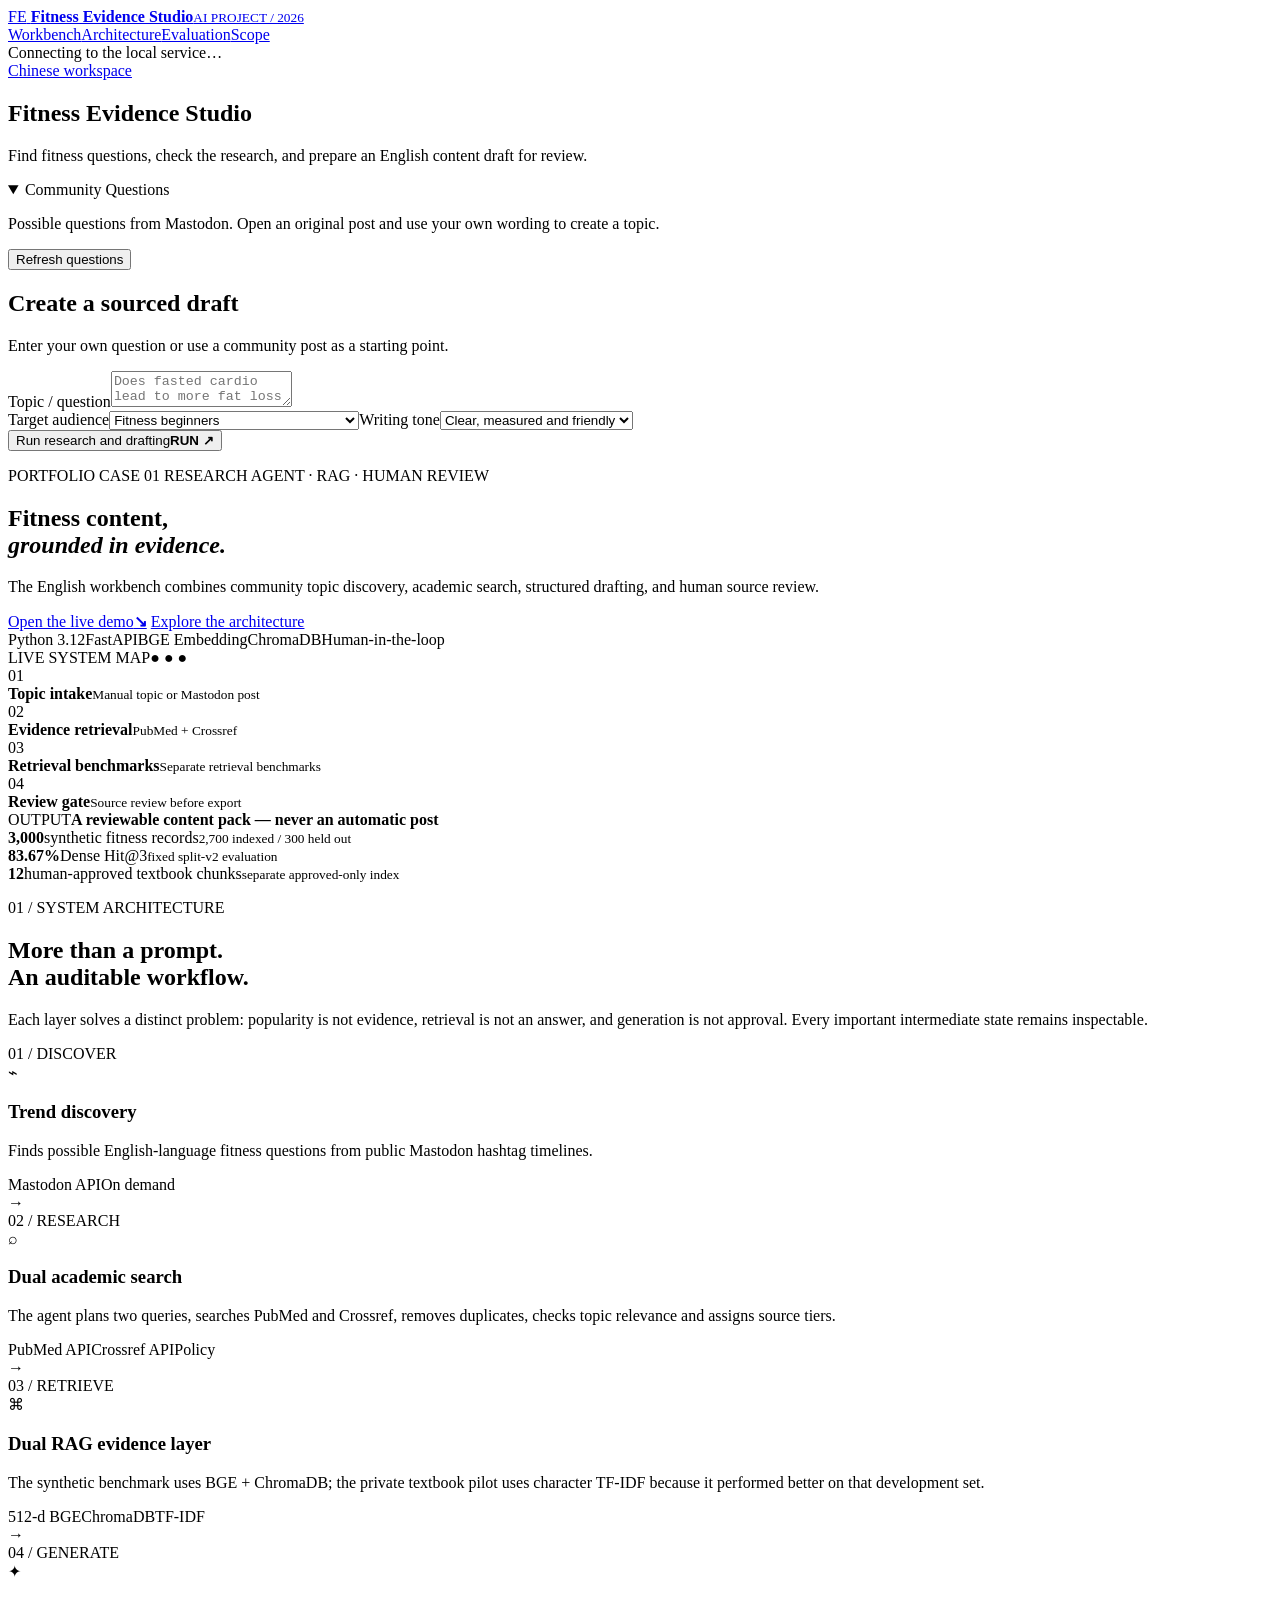
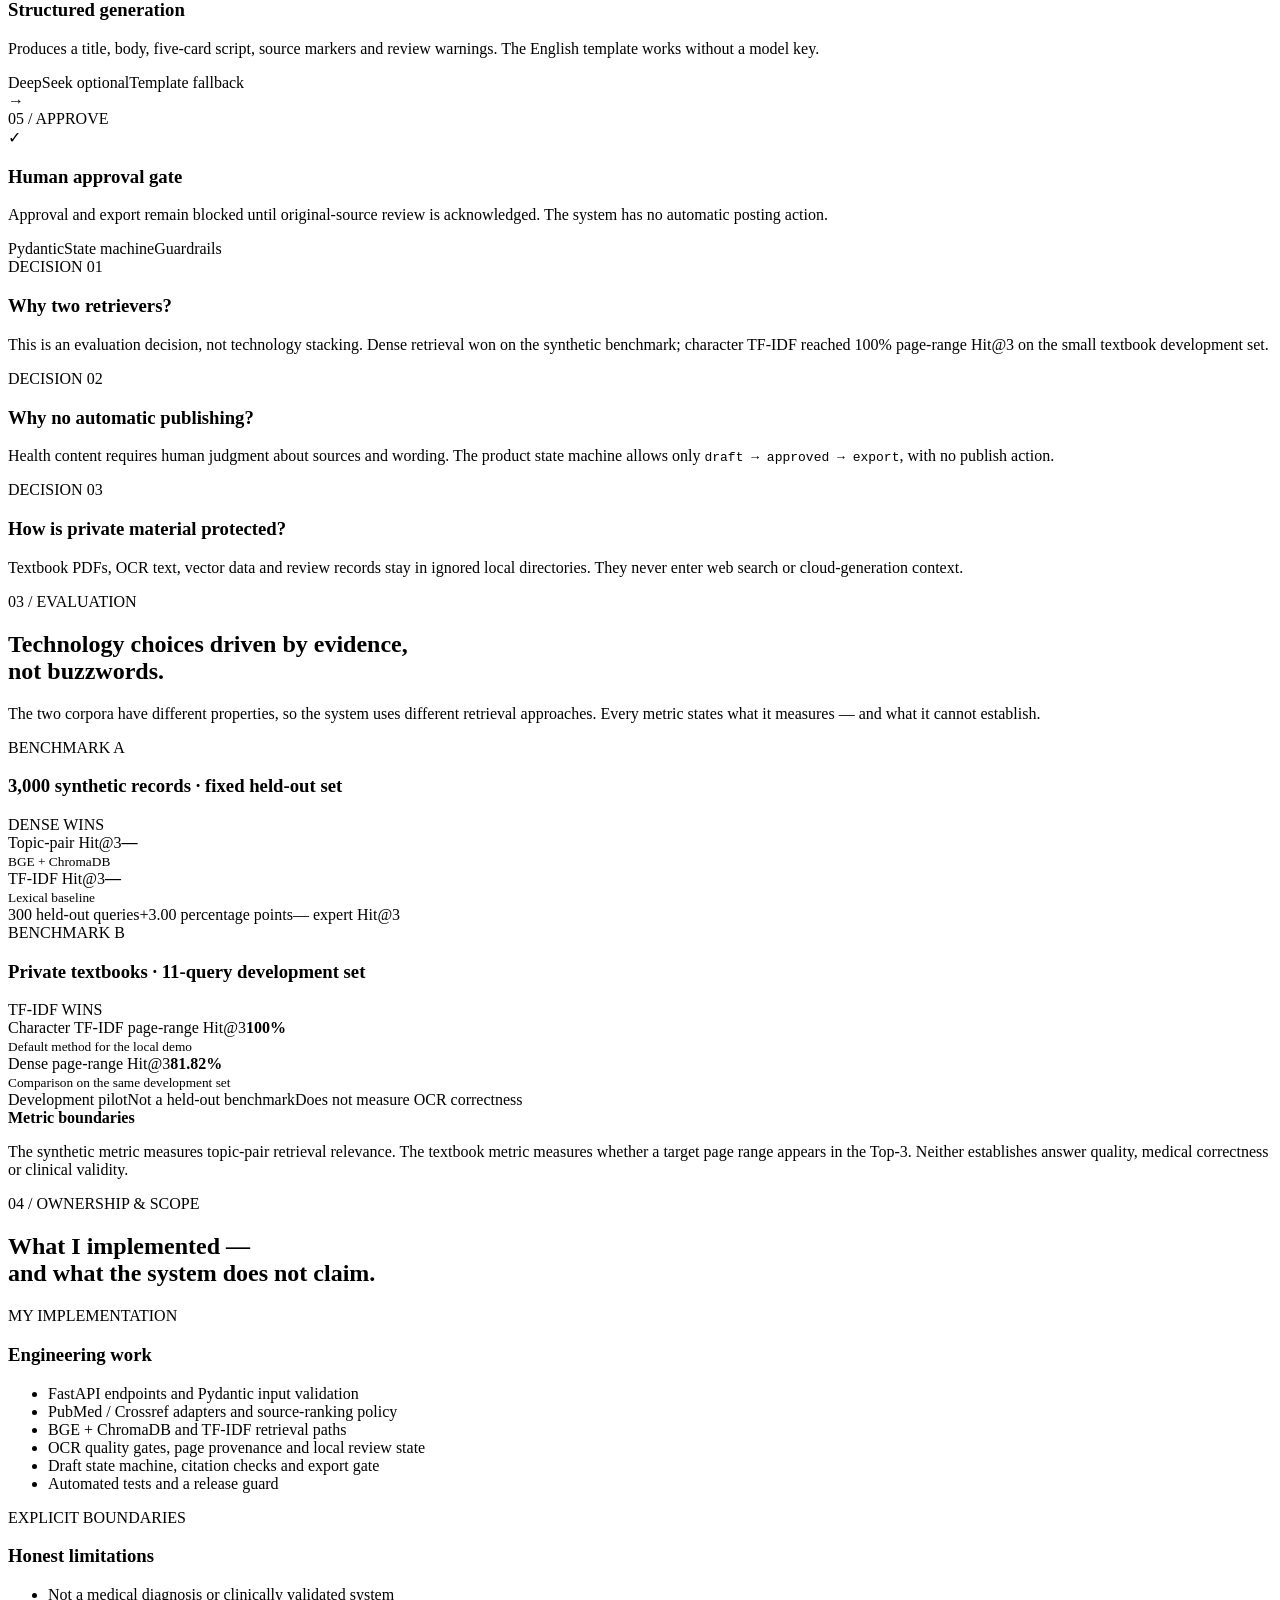
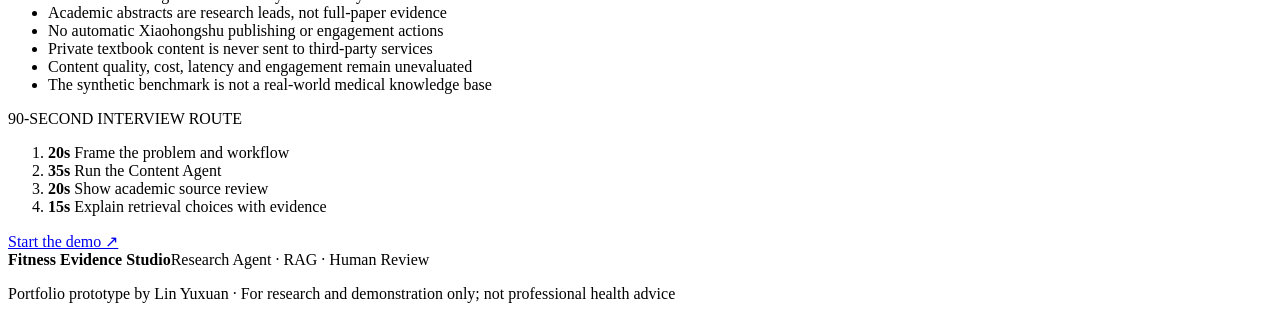
==== web/index-en.html @ a061e063 "Add English community questions and drafting workbench" ====
<!doctype html>
<html lang="en">
<head>
  <meta charset="utf-8">
  <meta name="viewport" content="width=device-width, initial-scale=1">
  <meta name="description" content="Fitness Evidence Studio — a human-reviewed research and RAG workflow for traceable fitness content">
  <title>Fitness Evidence Studio</title>
  <link rel="icon" href="/static/favicon.svg" type="image/svg+xml">
  <link rel="stylesheet" href="/static/styles.css">
</head>
<body>
  <header class="site-header">
    <a class="brand" href="/" aria-label="Fitness Evidence Studio home">
      <span class="brand-mark" aria-hidden="true">FE</span>
      <span class="brand-copy"><strong>Fitness Evidence Studio</strong><small>AI PROJECT / 2026</small></span>
    </a>
    <nav class="main-nav" aria-label="Page navigation">
      <a href="#demo">Workbench</a><a href="#architecture">Architecture</a><a href="#evaluation">Evaluation</a><a href="#scope">Scope</a>
    </nav>
    <div class="header-tools">
      <div class="system-status" title="Live backend status"><span class="pulse"></span><span id="systemStatus">Connecting to the local service…</span></div>
      <a class="language-switch" href="/zh">Chinese workspace</a>
    </div>
  </header>

  <main>
    <section class="demo section-shell english-workbench" id="demo">
      <div class="section-heading compact">
        <div><h1>Fitness Evidence Studio</h1><p>Find fitness questions, check the research, and prepare an English content draft for review.</p></div>
      </div>
      <details id="communityPanel" class="control-card community-panel" open>
        <summary>Community Questions</summary>
        <p>Possible questions from Mastodon. Open an original post and use your own wording to create a topic.</p>
        <button type="button" id="refreshCommunity">Refresh questions</button>
        <p id="communityStatus" class="form-note" role="status"></p>
        <ul id="communityQuestions" class="community-questions"></ul>
      </details>
      <div class="demo-workspace">
        <section class="demo-panel" aria-labelledby="draft-heading">
          <div class="workspace-intro"><div><h2 id="draft-heading">Create a sourced draft</h2><p>Enter your own question or use a community post as a starting point.</p></div></div>
          <form id="draftForm" class="control-card draft-form">
            <label for="topicInput">Topic / question</label><textarea id="topicInput" minlength="4" maxlength="300" placeholder="Does fasted cardio lead to more fat loss than fed cardio?" required></textarea>
            <p id="attachedCommunitySource" class="form-note" hidden>Community topic source: <a id="attachedCommunityLink" target="_blank" rel="noopener noreferrer">Open original post</a> <button type="button" id="clearCommunitySource">Remove</button></p>
            <div class="draft-options"><label>Target audience<select id="audienceInput"><option value="Fitness beginners">Fitness beginners</option><option value="General readers with training experience">General users with training experience</option><option value="Young adults interested in fat loss">Young adults interested in fat loss</option></select></label><label>Writing tone<select id="toneInput"><option value="Clear, measured and friendly">Clear, measured and friendly</option><option value="Conversational without hype">Conversational without hype</option><option value="Professional and concise">Professional and concise</option></select></label></div>
            <button class="run-button" id="draftButton" type="submit"><span>Run research and drafting</span><b>RUN ↗</b></button>
          </form>
          <div id="draftLoading" class="process-trace" hidden aria-live="polite"><span class="trace-dot"></span><strong>Agent working</strong><span>Plan queries</span><i>→</i><span>Retrieve sources</span><i>→</i><span>Draft content</span><i>→</i><span>Check citations</span></div>
          <section id="draftPanel" class="output-panel" hidden aria-live="polite">
            <div class="output-heading"><div><p class="workspace-label">AGENT OUTPUT / REVIEW GATE</p><h3 id="draftTitle"></h3></div><span id="draftStatus" class="status-chip">DRAFT</span></div>
            <div class="draft-layout"><article class="post-preview"><pre id="draftBody"></pre><div id="draftHashtags" class="hashtags"></div></article><aside class="review-card"><span class="review-lock">HUMAN GATE</span><h3>Human review required before export</h3><ul id="reviewFlags"></ul><label class="approval-check"><input type="checkbox" id="sourceAcknowledgement">I opened and checked the original sources</label><button type="button" id="approveButton" class="review-button">Approve draft</button><a id="exportLink" class="export-link disabled" href="#">Export text pack</a></aside></div>
            <h3 class="subheading">Five-card carousel script</h3><div id="carouselCards" class="carousel-cards"></div>
            <p id="draftCommunitySource" class="form-note" hidden>Community topic source: <a id="draftCommunityLink" target="_blank" rel="noopener noreferrer">Open original post</a></p>
            <div class="source-heading"><h3>Academic sources</h3><p>Abstracts and metadata support discovery; reviewers must still open the original papers before approval.</p></div><div id="sourceList" class="source-list"></div>
          </section>
        </section>
      </div>
    </section>

    <section class="hero" id="overview">
      <div class="hero-glow" aria-hidden="true"></div>
      <div class="hero-copy">
        <p class="eyebrow"><span>PORTFOLIO CASE 01</span> RESEARCH AGENT · RAG · HUMAN REVIEW</p>
        <h1>Fitness content,<br><em>grounded in evidence.</em></h1>
        <p class="lede">The English workbench combines community topic discovery, academic search, structured drafting, and human source review.</p>
        <div class="hero-actions">
          <a class="primary-action" href="#demo"><span>Open the live demo</span><b>↘</b></a>
          <a class="secondary-action" href="#architecture">Explore the architecture</a>
        </div>
        <div class="hero-meta"><span>Python 3.12</span><span>FastAPI</span><span>BGE Embedding</span><span>ChromaDB</span><span>Human-in-the-loop</span></div>
      </div>
      <aside class="hero-console" aria-label="Live system component status">
        <div class="console-head"><span>LIVE SYSTEM MAP</span><span class="console-dots">● ● ●</span></div>
        <div class="console-flow">
          <div class="console-node is-live"><span>01</span><div><strong>Topic intake</strong><small>Manual topic or Mastodon post</small></div></div><div class="console-line"></div>
          <div class="console-node is-live"><span>02</span><div><strong>Evidence retrieval</strong><small id="researchState">PubMed + Crossref</small></div></div><div class="console-line"></div>
          <div class="console-node" id="ragNode"><span>03</span><div><strong>Retrieval benchmarks</strong><small id="ragState">Separate retrieval benchmarks</small></div></div><div class="console-line"></div>
          <div class="console-node" id="reviewNode"><span>04</span><div><strong>Review gate</strong><small id="booksState">Source review before export</small></div></div>
        </div>
        <div class="console-foot"><span>OUTPUT</span><strong>A reviewable content pack — never an automatic post</strong></div>
      </aside>
    </section>

    <section class="proof-strip" aria-label="Key project evidence">
      <article><strong>3,000</strong><span>synthetic fitness records</span><small>2,700 indexed / 300 held out</small></article>
      <article><strong id="heroHitRate">83.67%</strong><span>Dense Hit@3</span><small>fixed split-v2 evaluation</small></article>
      <article><strong>12</strong><span>human-approved textbook chunks</span><small>separate approved-only index</small></article>
    </section>

    <section class="architecture section-shell" id="architecture">
      <div class="section-heading">
        <div><p class="section-kicker">01 / SYSTEM ARCHITECTURE</p><h2>More than a prompt.<br>An auditable workflow.</h2></div>
        <p>Each layer solves a distinct problem: popularity is not evidence, retrieval is not an answer, and generation is not approval. Every important intermediate state remains inspectable.</p>
      </div>
      <div class="architecture-flow" aria-label="End-to-end system architecture">
        <article class="architecture-card accent-lime"><div class="card-index">01 / DISCOVER</div><div class="card-icon">⌁</div><h3>Trend discovery</h3><p>Finds possible English-language fitness questions from public Mastodon hashtag timelines.</p><div class="tech-tags"><span>Mastodon API</span><span>On demand</span></div></article>
        <div class="flow-connector" aria-hidden="true">→</div>
        <article class="architecture-card accent-blue"><div class="card-index">02 / RESEARCH</div><div class="card-icon">⌕</div><h3>Dual academic search</h3><p>The agent plans two queries, searches PubMed and Crossref, removes duplicates, checks topic relevance and assigns source tiers.</p><div class="tech-tags"><span>PubMed API</span><span>Crossref API</span><span>Policy</span></div></article>
        <div class="flow-connector" aria-hidden="true">→</div>
        <article class="architecture-card accent-violet"><div class="card-index">03 / RETRIEVE</div><div class="card-icon">⌘</div><h3>Dual RAG evidence layer</h3><p>The synthetic benchmark uses BGE + ChromaDB; the private textbook pilot uses character TF-IDF because it performed better on that development set.</p><div class="tech-tags"><span>512-d BGE</span><span>ChromaDB</span><span>TF-IDF</span></div></article>
        <div class="flow-connector" aria-hidden="true">→</div>
        <article class="architecture-card accent-orange"><div class="card-index">04 / GENERATE</div><div class="card-icon">✦</div><h3>Structured generation</h3><p>Produces a title, body, five-card script, source markers and review warnings. The English template works without a model key.</p><div class="tech-tags"><span>DeepSeek optional</span><span>Template fallback</span></div></article>
        <div class="flow-connector" aria-hidden="true">→</div>
        <article class="architecture-card accent-red"><div class="card-index">05 / APPROVE</div><div class="card-icon">✓</div><h3>Human approval gate</h3><p>Approval and export remain blocked until original-source review is acknowledged. The system has no automatic posting action.</p><div class="tech-tags"><span>Pydantic</span><span>State machine</span><span>Guardrails</span></div></article>
      </div>
      <div class="engineering-grid">
        <article><span>DECISION 01</span><h3>Why two retrievers?</h3><p>This is an evaluation decision, not technology stacking. Dense retrieval won on the synthetic benchmark; character TF-IDF reached 100% page-range Hit@3 on the small textbook development set.</p></article>
        <article><span>DECISION 02</span><h3>Why no automatic publishing?</h3><p>Health content requires human judgment about sources and wording. The product state machine allows only <code>draft → approved → export</code>, with no publish action.</p></article>
        <article><span>DECISION 03</span><h3>How is private material protected?</h3><p>Textbook PDFs, OCR text, vector data and review records stay in ignored local directories. They never enter web search or cloud-generation context.</p></article>
      </div>
    </section>

    <section class="evaluation section-shell" id="evaluation">
      <div class="section-heading"><div><p class="section-kicker">03 / EVALUATION</p><h2>Technology choices driven by evidence,<br>not buzzwords.</h2></div><p>The two corpora have different properties, so the system uses different retrieval approaches. Every metric states what it measures — and what it cannot establish.</p></div>
      <div class="evaluation-grid">
        <article class="benchmark-card">
          <div class="benchmark-head"><div><span>BENCHMARK A</span><h3>3,000 synthetic records · fixed held-out set</h3></div><span class="winner-chip">DENSE WINS</span></div>
          <div class="metric-row"><div><span>Topic-pair Hit@3</span><strong id="hitRate">—</strong></div><div class="bar-track"><span id="denseHitBar" class="bar-fill dense" style="--value:0%"></span></div><small>BGE + ChromaDB</small></div>
          <div class="metric-row"><div><span>TF-IDF Hit@3</span><strong id="baselineRate">—</strong></div><div class="bar-track"><span id="baselineHitBar" class="bar-fill baseline" style="--value:0%"></span></div><small>Lexical baseline</small></div>
          <div class="metric-foot"><span>300 held-out queries</span><span>+3.00 percentage points</span><span id="expertRate">— expert Hit@3</span></div>
        </article>
        <article class="benchmark-card">
          <div class="benchmark-head"><div><span>BENCHMARK B</span><h3>Private textbooks · 11-query development set</h3></div><span class="winner-chip blue">TF-IDF WINS</span></div>
          <div class="metric-row"><div><span>Character TF-IDF page-range Hit@3</span><strong>100%</strong></div><div class="bar-track"><span class="bar-fill textbook" style="--value:100%"></span></div><small>Default method for the local demo</small></div>
          <div class="metric-row"><div><span>Dense page-range Hit@3</span><strong>81.82%</strong></div><div class="bar-track"><span class="bar-fill baseline" style="--value:81.82%"></span></div><small>Comparison on the same development set</small></div>
          <div class="metric-foot"><span>Development pilot</span><span>Not a held-out benchmark</span><span>Does not measure OCR correctness</span></div>
        </article>
      </div>
      <div class="metric-disclaimer"><strong>Metric boundaries</strong><p>The synthetic metric measures topic-pair retrieval relevance. The textbook metric measures whether a target page range appears in the Top-3. Neither establishes answer quality, medical correctness or clinical validity.</p></div>
    </section>

    <section class="scope section-shell" id="scope">
      <div class="section-heading compact"><div><p class="section-kicker">04 / OWNERSHIP & SCOPE</p><h2>What I implemented —<br>and what the system does not claim.</h2></div></div>
      <div class="scope-grid">
        <article class="ownership-card"><span>MY IMPLEMENTATION</span><h3>Engineering work</h3><ul><li>FastAPI endpoints and Pydantic input validation</li><li>PubMed / Crossref adapters and source-ranking policy</li><li>BGE + ChromaDB and TF-IDF retrieval paths</li><li>OCR quality gates, page provenance and local review state</li><li>Draft state machine, citation checks and export gate</li><li>Automated tests and a release guard</li></ul></article>
        <article class="boundary-card"><span>EXPLICIT BOUNDARIES</span><h3>Honest limitations</h3><ul><li>Not a medical diagnosis or clinically validated system</li><li>Academic abstracts are research leads, not full-paper evidence</li><li>No automatic Xiaohongshu publishing or engagement actions</li><li>Private textbook content is never sent to third-party services</li><li>Content quality, cost, latency and engagement remain unevaluated</li><li>The synthetic benchmark is not a real-world medical knowledge base</li></ul></article>
        <aside class="interview-card"><span>90-SECOND INTERVIEW ROUTE</span><ol><li><b>20s</b> Frame the problem and workflow</li><li><b>35s</b> Run the Content Agent</li><li><b>20s</b> Show academic source review</li><li><b>15s</b> Explain retrieval choices with evidence</li></ol><a href="#demo">Start the demo ↗</a></aside>
      </div>
    </section>
  </main>

  <footer><div><strong>Fitness Evidence Studio</strong><span>Research Agent · RAG · Human Review</span></div><p>Portfolio prototype by Lin Yuxuan · For research and demonstration only; not professional health advice</p></footer>
  <div id="toast" class="toast" role="status" aria-live="polite" hidden></div>
  <script src="/static/app.js"></script>
</body>
</html>
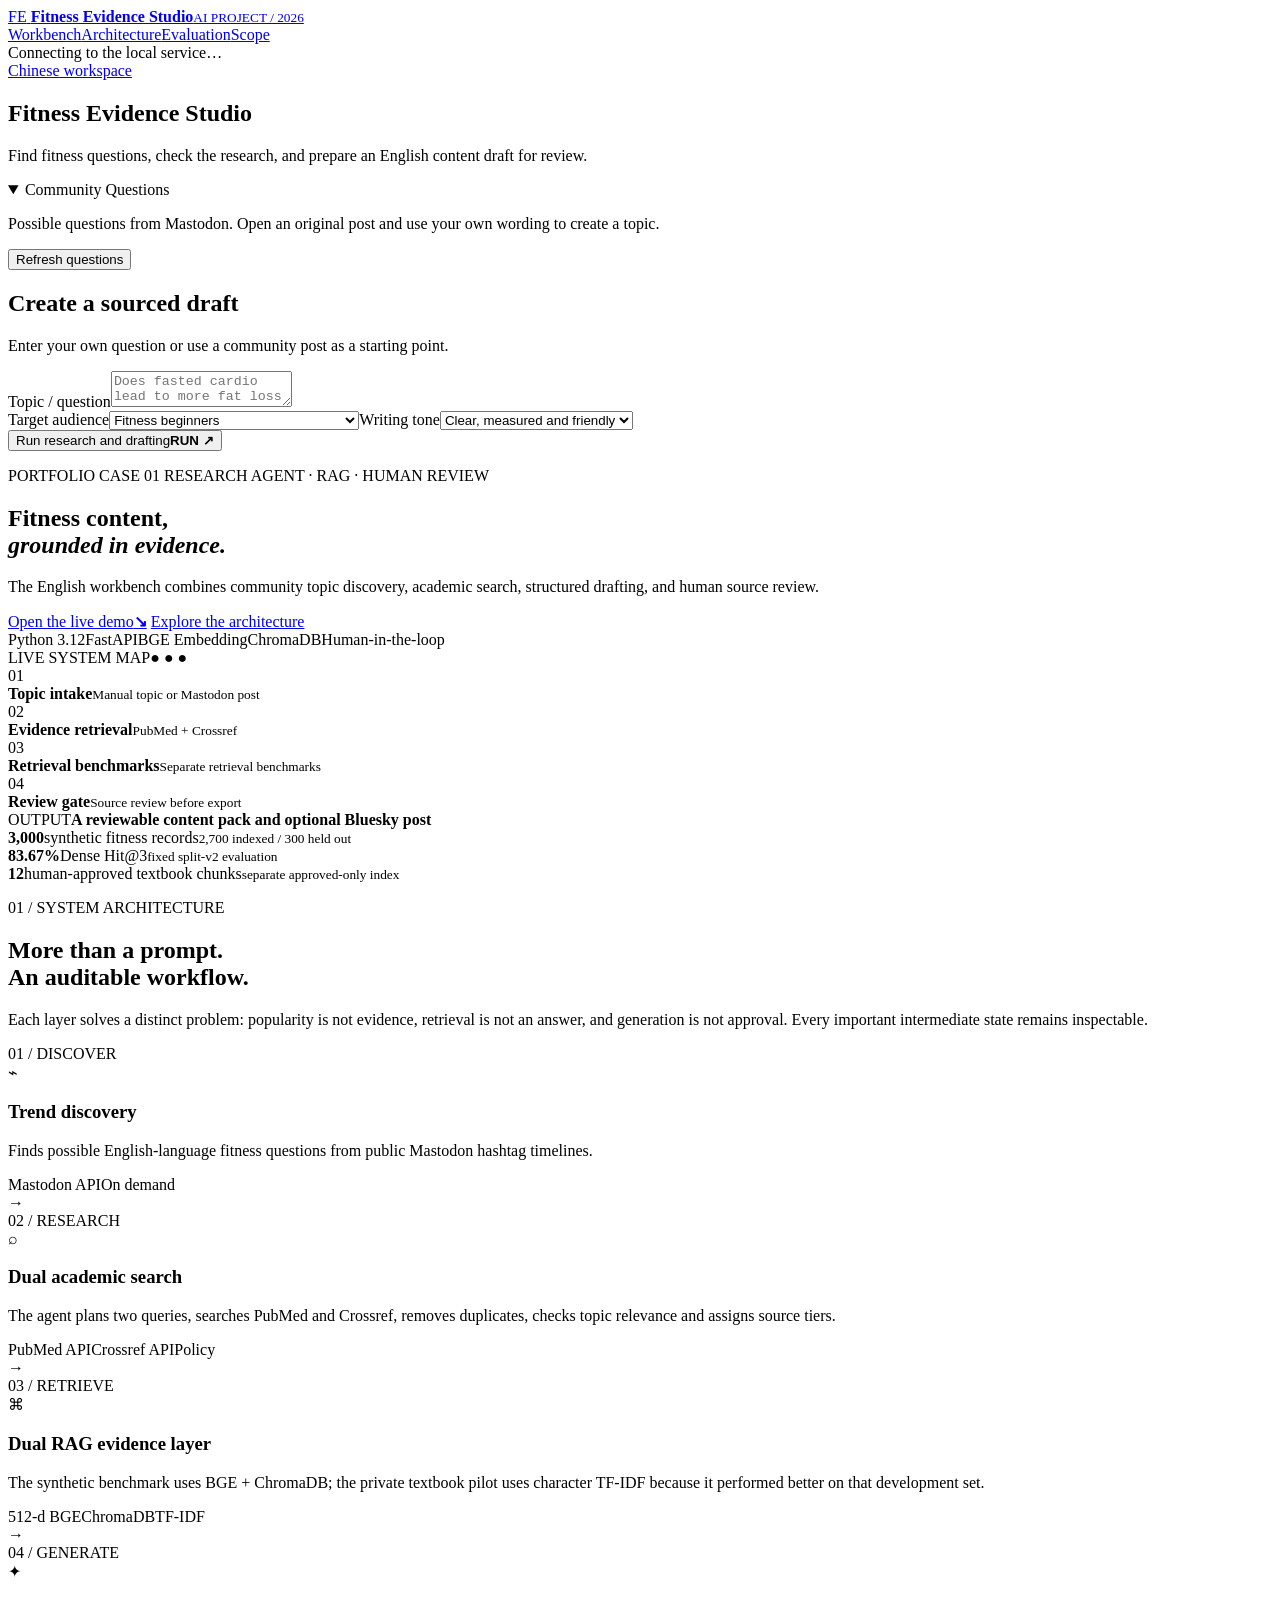
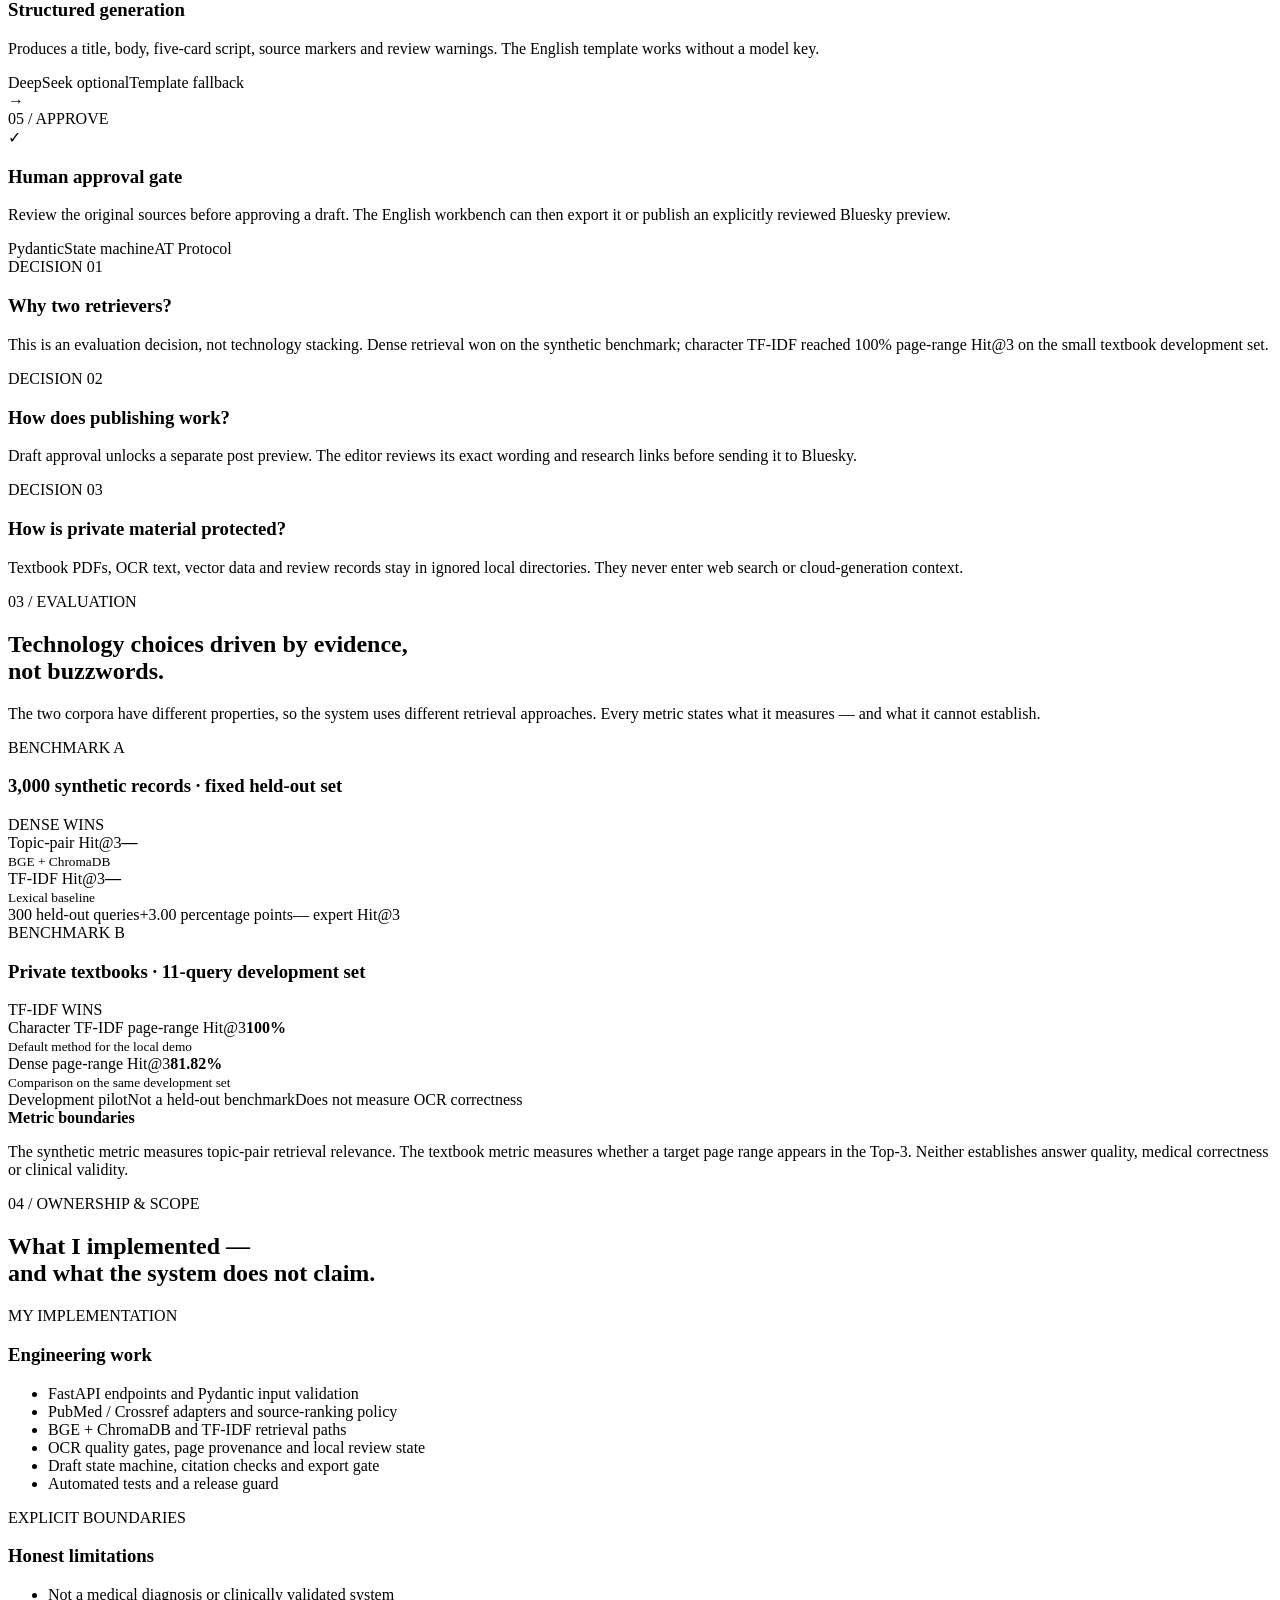
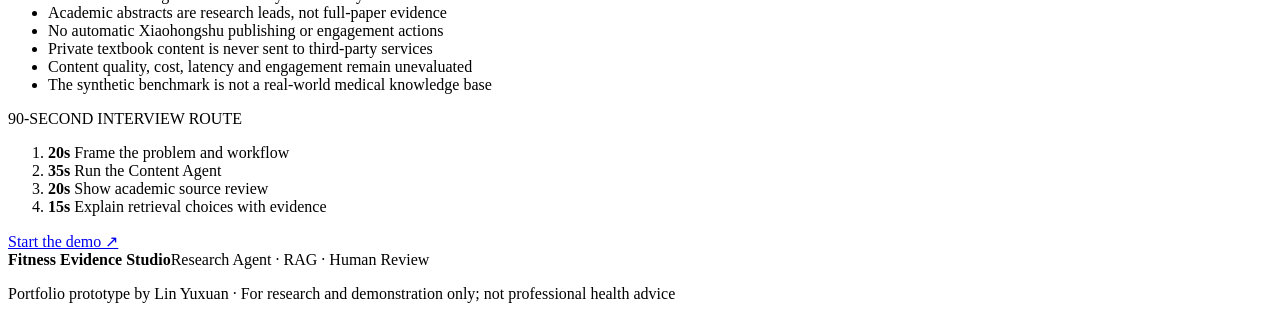
==== commit fa81e8a8: "Publish reviewed English drafts to Bluesky" ====
--- a/web/index-en.html
+++ b/web/index-en.html
@@ -51,6 +51,22 @@
             <h3 class="subheading">Five-card carousel script</h3><div id="carouselCards" class="carousel-cards"></div>
             <p id="draftCommunitySource" class="form-note" hidden>Community topic source: <a id="draftCommunityLink" target="_blank" rel="noopener noreferrer">Open original post</a></p>
             <div class="source-heading"><h3>Academic sources</h3><p>Abstracts and metadata support discovery; reviewers must still open the original papers before approval.</p></div><div id="sourceList" class="source-list"></div>
+            <section id="blueskyPanel" class="control-card bluesky-panel" aria-labelledby="blueskyHeading" hidden>
+              <h3 id="blueskyHeading">Publish to Bluesky</h3>
+              <form id="blueskyForm">
+                <div id="blueskyEditor">
+                  <label for="blueskyText">English post text</label>
+                  <textarea id="blueskyText" maxlength="600" rows="4" placeholder="Write the takeaway and its main limitation."></textarea>
+                  <fieldset id="blueskySources"><legend>Research links to include</legend></fieldset>
+                </div>
+                <p id="blueskyPreviewLabel">Public post preview</p>
+                <pre id="blueskyPreview" aria-labelledby="blueskyPreviewLabel"></pre>
+                <p id="blueskyCount" class="form-note"></p>
+                <p id="blueskyStatus" role="status"></p>
+                <button type="submit" id="blueskyPublish" class="review-button" disabled>Publish to Bluesky</button>
+                <a id="blueskyPermalink" target="_blank" rel="noopener noreferrer" hidden>Open published post</a>
+              </form>
+            </section>
           </section>
         </section>
       </div>
@@ -76,7 +92,7 @@
           <div class="console-node" id="ragNode"><span>03</span><div><strong>Retrieval benchmarks</strong><small id="ragState">Separate retrieval benchmarks</small></div></div><div class="console-line"></div>
           <div class="console-node" id="reviewNode"><span>04</span><div><strong>Review gate</strong><small id="booksState">Source review before export</small></div></div>
         </div>
-        <div class="console-foot"><span>OUTPUT</span><strong>A reviewable content pack — never an automatic post</strong></div>
+        <div class="console-foot"><span>OUTPUT</span><strong>A reviewable content pack and optional Bluesky post</strong></div>
       </aside>
     </section>
 
@@ -100,11 +116,11 @@
         <div class="flow-connector" aria-hidden="true">→</div>
         <article class="architecture-card accent-orange"><div class="card-index">04 / GENERATE</div><div class="card-icon">✦</div><h3>Structured generation</h3><p>Produces a title, body, five-card script, source markers and review warnings. The English template works without a model key.</p><div class="tech-tags"><span>DeepSeek optional</span><span>Template fallback</span></div></article>
         <div class="flow-connector" aria-hidden="true">→</div>
-        <article class="architecture-card accent-red"><div class="card-index">05 / APPROVE</div><div class="card-icon">✓</div><h3>Human approval gate</h3><p>Approval and export remain blocked until original-source review is acknowledged. The system has no automatic posting action.</p><div class="tech-tags"><span>Pydantic</span><span>State machine</span><span>Guardrails</span></div></article>
+        <article class="architecture-card accent-red"><div class="card-index">05 / APPROVE</div><div class="card-icon">✓</div><h3>Human approval gate</h3><p>Review the original sources before approving a draft. The English workbench can then export it or publish an explicitly reviewed Bluesky preview.</p><div class="tech-tags"><span>Pydantic</span><span>State machine</span><span>AT Protocol</span></div></article>
       </div>
       <div class="engineering-grid">
         <article><span>DECISION 01</span><h3>Why two retrievers?</h3><p>This is an evaluation decision, not technology stacking. Dense retrieval won on the synthetic benchmark; character TF-IDF reached 100% page-range Hit@3 on the small textbook development set.</p></article>
-        <article><span>DECISION 02</span><h3>Why no automatic publishing?</h3><p>Health content requires human judgment about sources and wording. The product state machine allows only <code>draft → approved → export</code>, with no publish action.</p></article>
+        <article><span>DECISION 02</span><h3>How does publishing work?</h3><p>Draft approval unlocks a separate post preview. The editor reviews its exact wording and research links before sending it to Bluesky.</p></article>
         <article><span>DECISION 03</span><h3>How is private material protected?</h3><p>Textbook PDFs, OCR text, vector data and review records stay in ignored local directories. They never enter web search or cloud-generation context.</p></article>
       </div>
     </section>
@@ -140,6 +156,7 @@
 
   <footer><div><strong>Fitness Evidence Studio</strong><span>Research Agent · RAG · Human Review</span></div><p>Portfolio prototype by Lin Yuxuan · For research and demonstration only; not professional health advice</p></footer>
   <div id="toast" class="toast" role="status" aria-live="polite" hidden></div>
+  <script src="/static/bluesky.js"></script>
   <script src="/static/app.js"></script>
 </body>
 </html>
